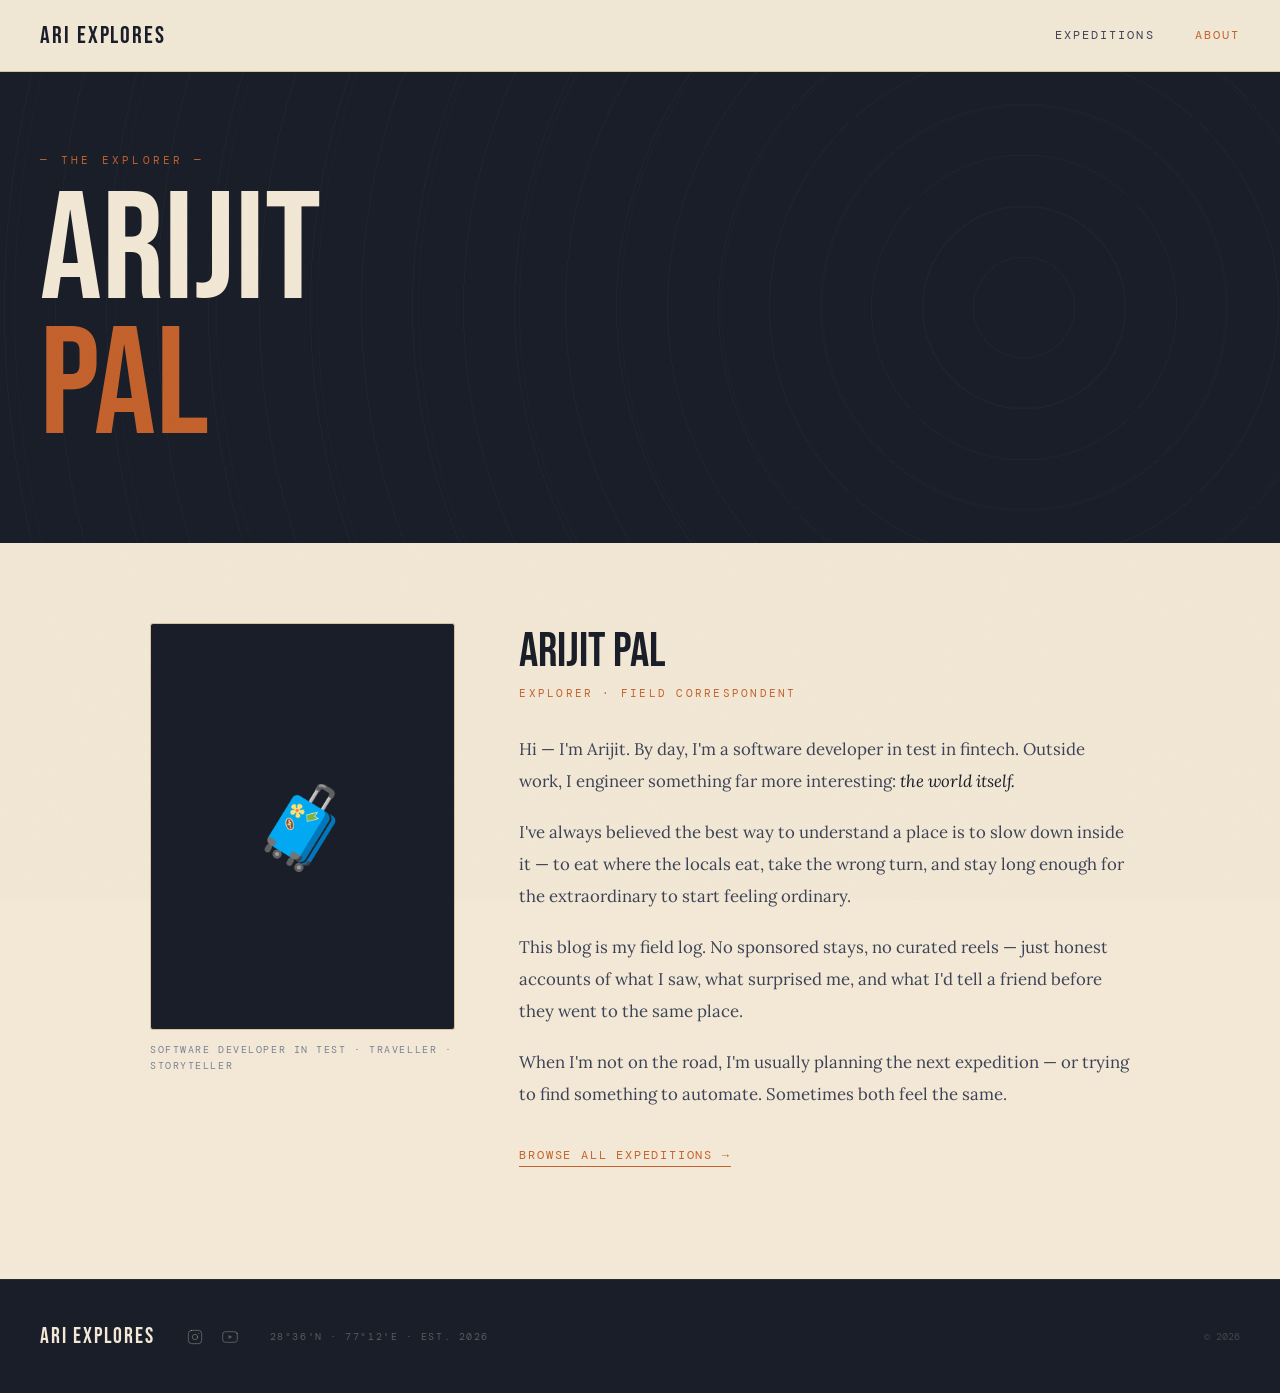
==== about.html @ d97a5fe6 "Elevate Berlin writing style, update about bio, disable WIP expeditions - Rewrite Berlin article wit" ====
<!DOCTYPE html>
<html lang="en">
<head>
  <meta charset="UTF-8" />
  <meta name="viewport" content="width=device-width, initial-scale=1.0" />
  <title>About · Ari Explores</title>
  <meta name="description" content="Arijit Pal — software developer in test, traveller, storyteller. This is his field log." />
  <link rel="canonical" href="https://ariexplores.com/about.html" />
  <meta property="og:title" content="About Arijit Pal · Ari Explores" />
  <meta property="og:description" content="QA engineer by day, explorer always. Real stories, no sponsored stays." />
  <meta property="og:url" content="https://ariexplores.com/about.html" />
  <meta property="og:type" content="profile" />
  <meta name="twitter:card" content="summary" />
  <meta name="twitter:title" content="About Arijit Pal · Ari Explores" />
  <meta name="twitter:description" content="QA engineer by day, explorer always. Real stories, no sponsored stays." />
  <link href="https://cdn.jsdelivr.net/npm/bootstrap@5.3.3/dist/css/bootstrap.min.css" rel="stylesheet" />
  <link rel="stylesheet" href="css/style.css" />
</head>
<body>

  <div class="grain-overlay" aria-hidden="true"></div>

  <!-- Navigation -->
  <nav class="site-nav" id="siteNav">
    <div class="nav-inner">
      <a class="nav-brand" href="index.html">ARI EXPLORES</a>
      <div class="nav-links" id="navLinks">
        <a href="index.html" class="nav-link">Expeditions</a>
        <a href="about.html" class="nav-link active">About</a>
      </div>
      <button class="nav-toggle" id="navToggle" aria-label="Toggle menu">MENU</button>
    </div>
  </nav>

  <!-- About Hero -->
  <div class="about-hero">
    <div class="about-hero-bg" aria-hidden="true"></div>
    <div class="about-hero-inner">
      <span class="about-eyebrow">— THE EXPLORER —</span>
      <h1 class="about-hero-title">ARIJIT<br><span style="color:var(--sienna);">PAL</span></h1>
    </div>
  </div>

  <!-- About content -->
  <section class="about-section">
    <div class="container px-4">
      <div class="about-grid reveal">

        <!-- Left: avatar -->
        <div>
          <div class="about-avatar-wrap">
          <img src="images/avatar.jpg" alt="Arijit Pal" class="about-avatar-img"
               onerror="this.style.display='none';document.getElementById('avatarFallback').style.display='flex'" />
          <span id="avatarFallback" style="display:flex;align-items:center;justify-content:center;font-size:5rem;width:100%;height:100%;">🧳</span>
        </div>
          <p class="about-meta">Software Developer in Test · Traveller · Storyteller</p>
        </div>

        <!-- Right: bio -->
        <div>
          <h2 class="about-name">Arijit Pal</h2>
          <p class="about-role">Explorer · Field Correspondent</p>

          <p class="about-text">
            Hi — I'm Arijit. By day, I'm a software developer in test in fintech.
            Outside work, I engineer something far more interesting: <em>the world itself.</em>
          </p>

          <p class="about-text">
            I've always believed the best way to understand a place is to slow down inside it —
            to eat where the locals eat, take the wrong turn, and stay long enough for the
            extraordinary to start feeling ordinary.
          </p>

          <p class="about-text">
            This blog is my field log. No sponsored stays, no curated reels — just honest
            accounts of what I saw, what surprised me, and what I'd tell a friend before
            they went to the same place.
          </p>

          <p class="about-text">
            When I'm not on the road, I'm usually planning the next expedition — or trying
            to find something to automate. Sometimes both feel the same.
          </p>

          <a href="index.html" class="about-link">Browse all expeditions →</a>
        </div>

      </div>
    </div>
  </section>

  <!-- Footer -->
  <footer class="site-footer">
    <div class="footer-inner">
      <span class="footer-brand">ARI EXPLORES</span>
      <div class="footer-social">
        <a href="#" class="social-link" aria-label="Instagram" target="_blank" rel="noopener">
          <svg width="16" height="16" viewBox="0 0 24 24" fill="none" stroke="currentColor" stroke-width="1.5" stroke-linecap="round" stroke-linejoin="round" aria-hidden="true"><rect x="2" y="2" width="20" height="20" rx="5"/><circle cx="12" cy="12" r="4"/><circle cx="17.5" cy="6.5" r="1" fill="currentColor" stroke="none"/></svg>
        </a>
        <a href="#" class="social-link" aria-label="YouTube" target="_blank" rel="noopener">
          <svg width="16" height="16" viewBox="0 0 24 24" fill="none" stroke="currentColor" stroke-width="1.5" stroke-linecap="round" stroke-linejoin="round" aria-hidden="true"><path d="M22.54 6.42a2.78 2.78 0 0 0-1.95-1.95C18.88 4 12 4 12 4s-6.88 0-8.59.45a2.78 2.78 0 0 0-1.95 1.95A29 29 0 0 0 1 12a29 29 0 0 0 .46 5.58A2.78 2.78 0 0 0 3.41 19.55C5.12 20 12 20 12 20s6.88 0 8.59-.45a2.78 2.78 0 0 0 1.95-1.95A29 29 0 0 0 23 12a29 29 0 0 0-.46-5.58z"/><polygon points="9.75 15.02 15.5 12 9.75 8.98 9.75 15.02" fill="currentColor" stroke="none"/></svg>
        </a>
      </div>
      <span class="footer-coords">28°36'N · 77°12'E · EST. 2026</span>
      <span class="footer-copy">© 2026</span>
    </div>
  </footer>

  <button id="backToTop" title="Back to top" aria-label="Back to top">↑</button>

  <script src="https://cdn.jsdelivr.net/npm/bootstrap@5.3.3/dist/js/bootstrap.bundle.min.js"></script>
  <script src="js/main.js"></script>
</body>
</html>
---- css/style.css ----
@import url('https://fonts.googleapis.com/css2?family=Bebas+Neue&family=Playfair+Display:ital,wght@0,400;0,600;0,700;1,400;1,600&family=Lora:ital,wght@0,400;0,500;0,700;1,400;1,500&family=DM+Mono:ital,wght@0,300;0,400;0,500;1,300&display=swap');

:root {
  --parchment:  #F2E8D5;
  --parchment2: #EDE0C8;
  --ink:        #1A1E28;
  --ink-mid:    #3D4356;
  --ink-light:  #7A8195;
  --sienna:     #C4622D;
  --sienna-dark:#A04E20;
  --olive:      #6B7A52;
  --sand:       #D4C4A0;
  --display:    'Bebas Neue', sans-serif;
  --serif:      'Lora', serif;
  --editorial:  'Playfair Display', 'Lora', serif;
  --mono:       'DM Mono', monospace;
}

*, *::before, *::after { box-sizing: border-box; margin: 0; padding: 0; }
html { scroll-behavior: smooth; }

body {
  background: var(--parchment);
  color: var(--ink);
  font-family: var(--serif);
  overflow-x: hidden;
}

/* ── Grain overlay ── */
.grain-overlay {
  position: fixed;
  inset: 0;
  background-image: url("data:image/svg+xml,%3Csvg xmlns='http://www.w3.org/2000/svg' width='300' height='300'%3E%3Cfilter id='g'%3E%3CfeTurbulence type='fractalNoise' baseFrequency='0.65' numOctaves='3' stitchTiles='stitch'/%3E%3C/filter%3E%3Crect width='300' height='300' filter='url(%23g)' opacity='1'/%3E%3C/svg%3E");
  opacity: 0.04;
  pointer-events: none;
  z-index: 9000;
  mix-blend-mode: multiply;
}

/* ── Navigation ── */
.site-nav {
  position: sticky;
  top: 0;
  z-index: 100;
  background: rgba(242, 232, 213, 0.93);
  backdrop-filter: blur(10px);
  border-bottom: 1px solid var(--sand);
  padding: 1.1rem 2rem;
  transition: box-shadow 0.3s;
}
.site-nav.scrolled { box-shadow: 0 2px 20px rgba(26,30,40,0.08); }

.nav-inner {
  max-width: 1200px;
  margin: 0 auto;
  display: flex;
  justify-content: space-between;
  align-items: center;
}

.nav-brand {
  font-family: var(--display);
  font-size: 1.5rem;
  letter-spacing: 0.08em;
  color: var(--ink);
  text-decoration: none;
  transition: color 0.2s;
}
.nav-brand:hover { color: var(--sienna); }

.nav-links { display: flex; gap: 2.5rem; align-items: center; }

.nav-link {
  font-family: var(--mono);
  font-size: 0.72rem;
  letter-spacing: 0.18em;
  text-transform: uppercase;
  color: var(--ink-mid);
  text-decoration: none;
  transition: color 0.2s;
}
.nav-link:hover, .nav-link.active { color: var(--sienna); }

/* Hamburger for mobile */
.nav-toggle {
  display: none;
  background: none;
  border: 1px solid var(--sand);
  border-radius: 2px;
  padding: 0.4rem 0.6rem;
  cursor: pointer;
  font-family: var(--mono);
  font-size: 0.7rem;
  color: var(--ink-mid);
  letter-spacing: 0.1em;
}

/* ── Hero ── */
.hero {
  min-height: 100vh;
  background: var(--ink);
  position: relative;
  display: flex;
  align-items: center;
  overflow: hidden;
  padding: 6rem 2rem 6rem;
}

.hero-bg-pattern {
  position: absolute;
  inset: 0;
  opacity: 0.07;
  background:
    repeating-radial-gradient(circle at 65% 50%, transparent 0, transparent 60px, rgba(242,232,213,0.4) 60px, rgba(242,232,213,0.4) 61px),
    repeating-radial-gradient(circle at 65% 50%, transparent 0, transparent 120px, rgba(242,232,213,0.25) 120px, rgba(242,232,213,0.25) 121px),
    repeating-radial-gradient(circle at 65% 50%, transparent 0, transparent 180px, rgba(242,232,213,0.15) 180px, rgba(242,232,213,0.15) 181px),
    repeating-radial-gradient(circle at 65% 50%, transparent 0, transparent 240px, rgba(242,232,213,0.08) 240px, rgba(242,232,213,0.08) 241px);
}

.hero-content {
  position: relative;
  z-index: 1;
  max-width: 1200px;
  margin: 0 auto;
  width: 100%;
}

.hero-label {
  font-family: var(--mono);
  font-size: 0.68rem;
  letter-spacing: 0.35em;
  color: var(--sienna);
  display: block;
  margin-bottom: 1.8rem;
  animation: fadeIn 0.6s ease both;
}

.hero-title {
  display: flex;
  flex-direction: column;
  line-height: 0.86;
  margin-bottom: 2.2rem;
}

.hero-title-line {
  font-family: var(--display);
  font-size: clamp(5rem, 17vw, 13rem);
  letter-spacing: -0.01em;
  color: var(--parchment);
  display: block;
  animation: slideUp 0.8s cubic-bezier(0.16, 1, 0.3, 1) both;
}
.hero-title-line.accent { color: var(--sienna); }
.hero-title-line:nth-child(1) { animation-delay: 0.05s; }
.hero-title-line:nth-child(2) { animation-delay: 0.18s; }
.hero-title-line:nth-child(3) { animation-delay: 0.31s; }

.hero-sub {
  font-family: var(--serif);
  font-style: italic;
  font-size: 1.1rem;
  color: rgba(242,232,213,0.6);
  margin-bottom: 2rem;
  max-width: 420px;
  line-height: 1.6;
  animation: fadeIn 0.8s ease 0.45s both;
}

.hero-coords {
  display: flex;
  align-items: center;
  gap: 0.75rem;
  margin-bottom: 2.8rem;
  animation: fadeIn 0.8s ease 0.55s both;
  flex-wrap: wrap;
}

.coord {
  font-family: var(--mono);
  font-size: 0.72rem;
  color: rgba(242,232,213,0.4);
  letter-spacing: 0.1em;
}
.coord-divider { color: rgba(242,232,213,0.2); }
.coord-origin {
  font-family: var(--mono);
  font-size: 0.62rem;
  letter-spacing: 0.2em;
  color: var(--sienna);
  border: 1px solid rgba(196,98,45,0.4);
  padding: 0.2rem 0.55rem;
  border-radius: 2px;
}

.hero-cta {
  display: inline-flex;
  align-items: center;
  gap: 0.6rem;
  font-family: var(--mono);
  font-size: 0.78rem;
  letter-spacing: 0.15em;
  text-transform: uppercase;
  color: var(--parchment);
  border: 1px solid rgba(242,232,213,0.25);
  padding: 0.9rem 2rem;
  text-decoration: none;
  border-radius: 2px;
  transition: background 0.25s, border-color 0.25s, color 0.25s;
  animation: fadeIn 0.8s ease 0.65s both;
}
.hero-cta:hover {
  background: var(--sienna);
  border-color: var(--sienna);
  color: #fff;
}

/* Spinning stamp */
.hero-stamp {
  position: absolute;
  right: 5vw;
  bottom: 5vw;
  width: 110px;
  height: 110px;
  border: 2px solid rgba(196,98,45,0.25);
  border-radius: 50%;
  display: flex;
  align-items: center;
  justify-content: center;
  animation: fadeIn 1s ease 1s both, spin 40s linear infinite;
}
.stamp-inner {
  text-align: center;
  font-family: var(--mono);
  font-size: 0.5rem;
  letter-spacing: 0.15em;
  color: rgba(196,98,45,0.4);
  text-transform: uppercase;
  line-height: 1.4;
}
.stamp-year {
  display: block;
  font-size: 1.1rem;
  color: rgba(196,98,45,0.35);
}

/* ── Keyframes ── */
@keyframes slideUp {
  from { opacity: 0; transform: translateY(50px); }
  to   { opacity: 1; transform: translateY(0); }
}
@keyframes fadeIn {
  from { opacity: 0; }
  to   { opacity: 1; }
}
@keyframes spin { to { transform: rotate(360deg); } }

/* ── Expeditions Section ── */
.expeditions-section { padding: 6rem 0 8rem; }

.section-header {
  display: flex;
  align-items: center;
  gap: 1.5rem;
  margin-bottom: 3.5rem;
}
.section-num {
  font-family: var(--display);
  font-size: 4rem;
  color: var(--sand);
  line-height: 1;
  flex-shrink: 0;
}
.section-title {
  font-family: var(--display);
  font-size: 2.2rem;
  letter-spacing: 0.05em;
  color: var(--ink);
}
.section-rule { flex: 1; height: 1px; background: var(--sand); }

/* ── Featured card ── */
.featured-card {
  border: 1px solid var(--sand);
  border-radius: 3px;
  overflow: hidden;
  margin-bottom: 2rem;
  transition: box-shadow 0.3s;
}
.featured-card:hover { box-shadow: 0 12px 50px rgba(26,30,40,0.1); }

.featured-card-link {
  display: flex;
  text-decoration: none;
  color: inherit;
  min-height: 420px;
}

.featured-img {
  flex: 0 0 55%;
  background: var(--ink);
  position: relative;
  overflow: hidden;
  display: flex;
  align-items: center;
  justify-content: center;
}
.featured-img-placeholder { font-size: 5rem; opacity: 0.25; }
.featured-img--text {
  background: var(--ink);
  background-image: repeating-linear-gradient(
    45deg,
    rgba(196,98,45,0.06) 0px,
    rgba(196,98,45,0.06) 1px,
    transparent 1px,
    transparent 12px
  );
}
.featured-img-label {
  font-family: var(--display);
  font-size: clamp(1.5rem, 4vw, 2.8rem);
  color: var(--parchment);
  letter-spacing: 0.08em;
  opacity: 0.35;
  text-align: center;
  z-index: 1;
  position: relative;
}
.featured-img img { width: 100%; height: 100%; object-fit: cover; transition: transform 0.6s ease; }
.featured-card-link:hover .featured-img img { transform: scale(1.04); }
.featured-img-overlay {
  position: absolute;
  inset: 0;
  background: linear-gradient(90deg, transparent 55%, var(--parchment) 100%);
}

.featured-meta {
  flex: 1;
  padding: 3rem;
  display: flex;
  flex-direction: column;
  justify-content: center;
  background: var(--parchment);
}

.trip-num {
  font-family: var(--mono);
  font-size: 0.65rem;
  letter-spacing: 0.22em;
  color: var(--sienna);
  display: block;
  margin-bottom: 0.9rem;
}
.featured-title {
  font-family: var(--display);
  font-size: clamp(2rem, 3.5vw, 3.2rem);
  letter-spacing: 0.02em;
  color: var(--ink);
  line-height: 1;
  margin-bottom: 1rem;
}
.featured-desc {
  font-family: var(--serif);
  font-style: italic;
  color: var(--ink-mid);
  line-height: 1.75;
  font-size: 0.95rem;
  margin-bottom: 1.5rem;
}
.featured-coords {
  font-family: var(--mono);
  font-size: 0.68rem;
  color: var(--ink-light);
  letter-spacing: 0.08em;
  display: block;
  margin-bottom: 1.5rem;
}
.featured-cta {
  font-family: var(--mono);
  font-size: 0.75rem;
  letter-spacing: 0.15em;
  color: var(--sienna);
  text-transform: uppercase;
  transition: letter-spacing 0.25s;
}
.featured-card-link:hover .featured-cta { letter-spacing: 0.28em; }

/* Dashed divider */
.divider-dash {
  border: none;
  border-top: 1px dashed var(--sand);
  margin: 2.5rem 0;
}

/* ── Field cards (grid) ── */
.field-card {
  display: block;
  text-decoration: none;
  color: inherit;
  border: 1px solid var(--sand);
  border-radius: 3px;
  overflow: hidden;
  background: var(--parchment);
  transition: transform 0.3s, box-shadow 0.3s, border-color 0.3s;
  height: 100%;
}
.field-card:hover {
  transform: translateY(-6px);
  box-shadow: 0 16px 48px rgba(26,30,40,0.1);
  border-color: var(--sienna);
}

.field-card-img {
  height: 200px;
  background: var(--ink);
  display: flex;
  align-items: center;
  justify-content: center;
  font-size: 3.5rem;
  overflow: hidden;
  position: relative;
}
.field-card-img img { width: 100%; height: 100%; object-fit: cover; transition: transform 0.5s; }
.field-card:hover .field-card-img img { transform: scale(1.05); }

.field-card-body { padding: 1.5rem; }

.field-num {
  font-family: var(--mono);
  font-size: 0.62rem;
  color: var(--sienna);
  letter-spacing: 0.18em;
  display: block;
  margin-bottom: 0.5rem;
}
.field-title {
  font-family: var(--display);
  font-size: 1.75rem;
  letter-spacing: 0.02em;
  color: var(--ink);
  line-height: 1;
  margin-bottom: 0.6rem;
}
.field-desc {
  font-family: var(--serif);
  font-size: 0.87rem;
  color: var(--ink-mid);
  line-height: 1.65;
  margin-bottom: 1.2rem;
}
.field-footer { display: flex; justify-content: space-between; align-items: center; }
.field-tag {
  font-family: var(--mono);
  font-size: 0.65rem;
  letter-spacing: 0.1em;
  color: var(--ink-light);
}
.upcoming-tag {
  color: var(--olive) !important;
  border: 1px solid var(--olive);
  padding: 0.15rem 0.4rem;
  border-radius: 2px;
}
.field-arrow {
  font-family: var(--mono);
  font-size: 1rem;
  color: var(--sienna);
  transition: transform 0.2s;
}
.field-card:hover .field-arrow { transform: translateX(5px); }
.field-card--upcoming { opacity: 0.55; pointer-events: none; }

/* ── Trip page hero ── */
.trip-hero {
  min-height: 80vh;
  background: var(--ink);
  background-size: cover;
  background-position: center;
  display: flex;
  align-items: flex-end;
  padding: 4rem 2rem;
  position: relative;
  overflow: hidden;
}
.trip-hero::after {
  content: '';
  position: absolute;
  inset: 0;
  background: linear-gradient(to top, rgba(26,30,40,0.82) 0%, rgba(26,30,40,0.2) 55%, transparent 100%);
}

.trip-hero-content {
  position: relative;
  z-index: 1;
  max-width: 1200px;
  margin: 0 auto;
  width: 100%;
}
.trip-eyebrow {
  font-family: var(--mono);
  font-size: 0.68rem;
  letter-spacing: 0.25em;
  color: var(--sienna);
  display: block;
  margin-bottom: 1rem;
}
.trip-hero-content h1 {
  font-family: var(--display);
  font-size: clamp(3rem, 9vw, 7rem);
  color: var(--parchment);
  line-height: 0.9;
  letter-spacing: 0.01em;
}

/* Trip hero without photo */
.trip-hero--text-only {
  background: var(--ink);
  background-image: repeating-linear-gradient(
    45deg,
    rgba(196,98,45,0.04) 0px,
    rgba(196,98,45,0.04) 1px,
    transparent 1px,
    transparent 12px
  );
}

/* ── Article ── */
.article-body { max-width: 720px; margin: 0 auto; padding: 4rem 1.5rem 2rem; }

.article-body h2 {
  font-family: var(--editorial);
  font-size: 1.9rem;
  font-weight: 700;
  letter-spacing: 0.01em;
  color: var(--ink);
  margin: 3rem 0 1rem;
  line-height: 1.2;
}
.article-body p {
  font-family: var(--editorial);
  font-size: 1.13rem;
  color: var(--ink-mid);
  line-height: 1.95;
  margin-bottom: 1.35rem;
}
.article-body p em {
  font-style: italic;
  color: var(--ink);
}
.article-body p strong {
  font-weight: 600;
  color: var(--ink);
}
.article-body p:first-of-type::first-letter {
  font-family: var(--display);
  font-size: 4.2rem;
  line-height: 0.75;
  float: left;
  margin-right: 0.12em;
  color: var(--sienna);
}

/* Inline photo */
.article-photo {
  width: 100%;
  border-radius: 3px;
  margin: 2.5rem 0;
  display: block;
  object-fit: cover;
}
.photo-placeholder {
  background: var(--parchment2);
  border: 1px dashed var(--sand);
  border-radius: 3px;
  display: flex;
  flex-direction: column;
  align-items: center;
  justify-content: center;
  color: var(--ink-light);
  font-family: var(--mono);
  font-size: 0.75rem;
  letter-spacing: 0.1em;
  gap: 0.5rem;
  margin: 2.5rem 0;
}
.photo-placeholder .ph-icon { font-size: 2rem; opacity: 0.3; }

/* Gallery — contact sheet style */
.gallery-label {
  font-family: var(--mono);
  font-size: 0.68rem;
  letter-spacing: 0.22em;
  text-transform: uppercase;
  color: var(--sienna);
  display: block;
  margin-bottom: 1rem;
}
.gallery-grid { display: grid; grid-template-columns: repeat(3, 1fr); gap: 6px; }
.gallery-grid .g-item {
  aspect-ratio: 1;
  background: var(--ink);
  border-radius: 2px;
  overflow: hidden;
  display: flex;
  align-items: center;
  justify-content: center;
  font-size: 2rem;
  transition: opacity 0.2s;
  cursor: pointer;
  position: relative;
}
.gallery-grid .g-item img { width: 100%; height: 100%; object-fit: cover; }
.g-label {
  position: absolute;
  bottom: 0;
  left: 0;
  right: 0;
  background: rgba(26,30,40,0.88);
  color: var(--parchment);
  font-family: var(--mono);
  font-size: 0.58rem;
  letter-spacing: 0.08em;
  padding: 0.45rem 0.5rem;
  text-align: center;
  transform: translateY(100%);
  transition: transform 0.25s ease;
  pointer-events: none;
}
.g-item:hover .g-label,
.g-item.label-visible .g-label { transform: translateY(0); }
.gallery-frame {
  border: 1px solid var(--sand);
  border-radius: 3px;
  padding: 6px;
  background: #fff;
  box-shadow: 0 2px 12px rgba(26,30,40,0.06);
  margin: 2.5rem 0;
}
.gallery-frame-label {
  font-family: var(--mono);
  font-size: 0.6rem;
  letter-spacing: 0.15em;
  color: var(--ink-light);
  text-align: center;
  padding: 0.5rem 0 0.2rem;
}

/* ── Love Button ── */
.love-wrap { text-align: center; padding: 3rem 0; }
.love-caption {
  font-family: var(--serif);
  font-style: italic;
  font-size: 0.9rem;
  color: var(--ink-light);
  margin-bottom: 1.2rem;
}
.love-btn {
  display: inline-flex;
  align-items: center;
  gap: 0.7rem;
  background: var(--parchment);
  border: 1.5px solid var(--sand);
  border-radius: 2px;
  padding: 0.85rem 2rem;
  font-family: var(--mono);
  font-size: 0.75rem;
  letter-spacing: 0.12em;
  text-transform: uppercase;
  color: var(--ink-mid);
  cursor: pointer;
  transition: border-color 0.2s, color 0.2s, background 0.2s;
}
.love-btn:hover { border-color: #C0404040; color: #C04040; }
.love-btn.loved {
  border-color: #C04040;
  color: #C04040;
  background: #FDF5F5;
}
.love-btn .heart {
  font-size: 1.2rem;
  display: inline-block;
  color: var(--sand);
  transition: color 0.2s;
}
.love-btn.loved .heart { color: #C04040; }
.love-btn.pop .heart { animation: heartPop 0.4s cubic-bezier(0.36,0.07,0.19,0.97); }
.love-count {
  background: var(--parchment2);
  border-radius: 2px;
  padding: 0.1rem 0.5rem;
  font-size: 0.75rem;
  font-weight: 500;
}
.love-btn.loved .love-count { background: #fde8e8; }

@keyframes heartPop {
  0%   { transform: scale(1); }
  40%  { transform: scale(1.6); }
  70%  { transform: scale(0.88); }
  100% { transform: scale(1.1); }
}

/* ── Comments ── */
.comments-section { padding: 2rem 0 3rem; }
.comments-heading {
  font-family: var(--display);
  font-size: 2rem;
  letter-spacing: 0.03em;
  color: var(--ink);
  margin-bottom: 0.4rem;
}
.comments-sub {
  font-family: var(--mono);
  font-size: 0.68rem;
  letter-spacing: 0.15em;
  color: var(--ink-light);
  margin-bottom: 2rem;
}
#disqus_thread a { color: var(--sienna); }

/* ── About page ── */
.about-hero {
  background: var(--ink);
  padding: 5rem 2rem;
  position: relative;
  overflow: hidden;
}
.about-hero-bg {
  position: absolute;
  inset: 0;
  opacity: 0.06;
  background:
    repeating-radial-gradient(circle at 80% 50%, transparent 0, transparent 50px, rgba(242,232,213,0.4) 50px, rgba(242,232,213,0.4) 51px),
    repeating-radial-gradient(circle at 80% 50%, transparent 0, transparent 100px, rgba(242,232,213,0.25) 100px, rgba(242,232,213,0.25) 101px);
}
.about-hero-inner {
  max-width: 1200px;
  margin: 0 auto;
  position: relative;
  z-index: 1;
}
.about-eyebrow {
  font-family: var(--mono);
  font-size: 0.68rem;
  letter-spacing: 0.3em;
  color: var(--sienna);
  display: block;
  margin-bottom: 1rem;
}
.about-hero-title {
  font-family: var(--display);
  font-size: clamp(4rem, 12vw, 10rem);
  color: var(--parchment);
  line-height: 0.88;
}

.about-section { padding: 5rem 0 7rem; }
.about-grid {
  max-width: 980px;
  margin: 0 auto;
  display: grid;
  grid-template-columns: 1fr 2fr;
  gap: 4rem;
  align-items: start;
}
.about-avatar-wrap {
  border: 1px solid var(--sand);
  border-radius: 3px;
  overflow: hidden;
  aspect-ratio: 3/4;
  background: var(--ink);
  display: flex;
  align-items: center;
  justify-content: center;
  font-size: 5rem;
}
.about-meta {
  font-family: var(--mono);
  font-size: 0.65rem;
  letter-spacing: 0.15em;
  color: var(--ink-light);
  margin-top: 0.75rem;
  text-transform: uppercase;
}
.about-name {
  font-family: var(--display);
  font-size: 3rem;
  color: var(--ink);
  margin-bottom: 0.3rem;
}
.about-role {
  font-family: var(--mono);
  font-size: 0.7rem;
  letter-spacing: 0.2em;
  color: var(--sienna);
  text-transform: uppercase;
  margin-bottom: 2rem;
}
.about-text {
  font-family: var(--serif);
  font-size: 1.05rem;
  color: var(--ink-mid);
  line-height: 1.9;
  margin-bottom: 1.2rem;
}
.about-text em { color: var(--ink); }
.about-link {
  display: inline-flex;
  align-items: center;
  gap: 0.5rem;
  font-family: var(--mono);
  font-size: 0.75rem;
  letter-spacing: 0.15em;
  text-transform: uppercase;
  color: var(--sienna);
  text-decoration: none;
  border-bottom: 1px solid var(--sienna);
  padding-bottom: 2px;
  margin-top: 1rem;
  transition: letter-spacing 0.2s;
}
.about-link:hover { letter-spacing: 0.25em; color: var(--sienna-dark); }

/* ── Subscribe ── */
.subscribe-section {
  background: var(--ink);
  padding: 6rem 2rem;
  text-align: center;
}
.subscribe-inner { max-width: 560px; margin: 0 auto; }
.subscribe-eyebrow {
  font-family: var(--mono);
  font-size: 0.65rem;
  letter-spacing: 0.3em;
  color: var(--sienna);
  display: block;
  margin-bottom: 1.2rem;
}
.subscribe-title {
  font-family: var(--display);
  font-size: clamp(2.5rem, 6vw, 4rem);
  color: var(--parchment);
  letter-spacing: 0.02em;
  margin-bottom: 1rem;
}
.subscribe-sub {
  font-family: var(--serif);
  font-style: italic;
  font-size: 1rem;
  color: rgba(242,232,213,0.55);
  line-height: 1.75;
  margin-bottom: 2.5rem;
}
.subscribe-form { display: flex; max-width: 420px; margin: 0 auto; }
.subscribe-input {
  flex: 1;
  background: rgba(242,232,213,0.06);
  border: 1px solid rgba(242,232,213,0.18);
  border-right: none;
  color: var(--parchment);
  font-family: var(--mono);
  font-size: 0.78rem;
  letter-spacing: 0.08em;
  padding: 0.9rem 1.2rem;
  border-radius: 2px 0 0 2px;
  outline: none;
  transition: border-color 0.2s;
}
.subscribe-input::placeholder { color: rgba(242,232,213,0.3); }
.subscribe-input:focus { border-color: rgba(196,98,45,0.5); }
.subscribe-btn {
  background: var(--sienna);
  color: #fff;
  border: 1px solid var(--sienna);
  font-family: var(--mono);
  font-size: 0.72rem;
  letter-spacing: 0.18em;
  text-transform: uppercase;
  padding: 0.9rem 1.5rem;
  border-radius: 0 2px 2px 0;
  cursor: pointer;
  transition: background 0.2s;
  white-space: nowrap;
}
.subscribe-btn:hover { background: var(--sienna-dark); }
.subscribe-thanks {
  display: none;
  font-family: var(--mono);
  font-size: 0.72rem;
  letter-spacing: 0.18em;
  color: var(--sienna);
  margin-top: 1.5rem;
}

/* ── Footer ── */
.site-footer {
  background: var(--ink);
  padding: 2.5rem 2rem;
  border-top: 1px solid rgba(242,232,213,0.06);
}
.footer-inner {
  max-width: 1200px;
  margin: 0 auto;
  display: flex;
  align-items: center;
  gap: 2rem;
  flex-wrap: wrap;
}
.footer-brand {
  font-family: var(--display);
  font-size: 1.4rem;
  color: var(--parchment);
  letter-spacing: 0.08em;
}
.footer-social { display: flex; gap: 1.2rem; align-items: center; }
.social-link {
  color: rgba(242,232,213,0.3);
  transition: color 0.2s;
  display: flex;
  align-items: center;
}
.social-link:hover { color: var(--sienna); }
.footer-coords {
  font-family: var(--mono);
  font-size: 0.65rem;
  letter-spacing: 0.15em;
  color: rgba(242,232,213,0.3);
}
.footer-copy {
  font-family: var(--mono);
  font-size: 0.65rem;
  color: rgba(242,232,213,0.2);
  margin-left: auto;
}

/* ── Lightbox ── */
.lightbox-overlay {
  position: fixed;
  inset: 0;
  background: rgba(26,30,40,0.96);
  z-index: 99999;
  display: flex;
  align-items: center;
  justify-content: center;
  opacity: 0;
  pointer-events: none;
  transition: opacity 0.3s ease;
}
.lightbox-overlay.open { opacity: 1; pointer-events: all; }
.lightbox-inner { position: relative; }
.lightbox-img {
  max-width: 90vw;
  max-height: 88vh;
  object-fit: contain;
  border-radius: 2px;
  display: block;
}
.lightbox-close {
  position: absolute;
  top: -2.5rem;
  right: 0;
  background: none;
  border: none;
  color: rgba(242,232,213,0.5);
  font-size: 1.1rem;
  cursor: pointer;
  font-family: var(--mono);
  letter-spacing: 0.1em;
  transition: color 0.2s;
  padding: 0.3rem 0.5rem;
}
.lightbox-close:hover { color: var(--sienna); }

/* ── Back to top ── */
#backToTop {
  position: fixed;
  bottom: 2rem; right: 2rem;
  width: 44px; height: 44px;
  background: var(--ink);
  color: var(--parchment);
  border: 1px solid rgba(242,232,213,0.2);
  border-radius: 2px;
  font-family: var(--mono);
  font-size: 0.9rem;
  cursor: pointer;
  display: none;
  align-items: center;
  justify-content: center;
  z-index: 9999;
  transition: background 0.2s, border-color 0.2s;
}
#backToTop:hover { background: var(--sienna); border-color: var(--sienna); }
#backToTop.show { display: flex; }

/* ── Scroll reveal ── */
.reveal {
  opacity: 0;
  transform: translateY(24px);
  transition: opacity 0.65s ease, transform 0.65s ease;
}
.reveal.visible { opacity: 1; transform: translateY(0); }

/* ── Article divider ── */
.art-divider {
  display: flex;
  align-items: center;
  gap: 1rem;
  margin: 3rem 0;
}
.art-divider::before, .art-divider::after {
  content: '';
  flex: 1;
  height: 1px;
  background: var(--sand);
}
.art-divider-icon {
  font-family: var(--mono);
  font-size: 0.6rem;
  letter-spacing: 0.2em;
  color: var(--sienna);
}

/* ── About avatar photo ── */
.about-avatar-img { width: 100%; height: 100%; object-fit: cover; display: block; }

/* ── Responsive ── */
@media (max-width: 768px) {
  .hero-stamp { display: none; }
  .nav-links { display: none; }
  .nav-toggle { display: block; }
  .nav-links.open {
    display: flex;
    flex-direction: column;
    gap: 1rem;
    position: absolute;
    top: 100%;
    left: 0; right: 0;
    background: rgba(242,232,213,0.97);
    backdrop-filter: blur(10px);
    padding: 1.5rem 2rem;
    border-bottom: 1px solid var(--sand);
  }
  .featured-card-link { flex-direction: column; }
  .featured-img { min-height: 240px; flex: none; }
  .featured-img-overlay { background: linear-gradient(0deg, var(--parchment) 0%, transparent 50%); }
  .featured-meta { padding: 1.5rem; }
  .about-grid { grid-template-columns: 1fr; gap: 2rem; }
  .about-avatar-wrap { max-width: 200px; }
  .footer-inner { flex-direction: column; align-items: flex-start; gap: 0.4rem; }
  .footer-copy { margin-left: 0; }
  .gallery-grid { grid-template-columns: repeat(2, 1fr); }
  .subscribe-form { flex-direction: column; }
  .subscribe-input { border-right: 1px solid rgba(242,232,213,0.18); border-bottom: none; border-radius: 2px 2px 0 0; }
  .subscribe-btn { border-radius: 0 0 2px 2px; }
}
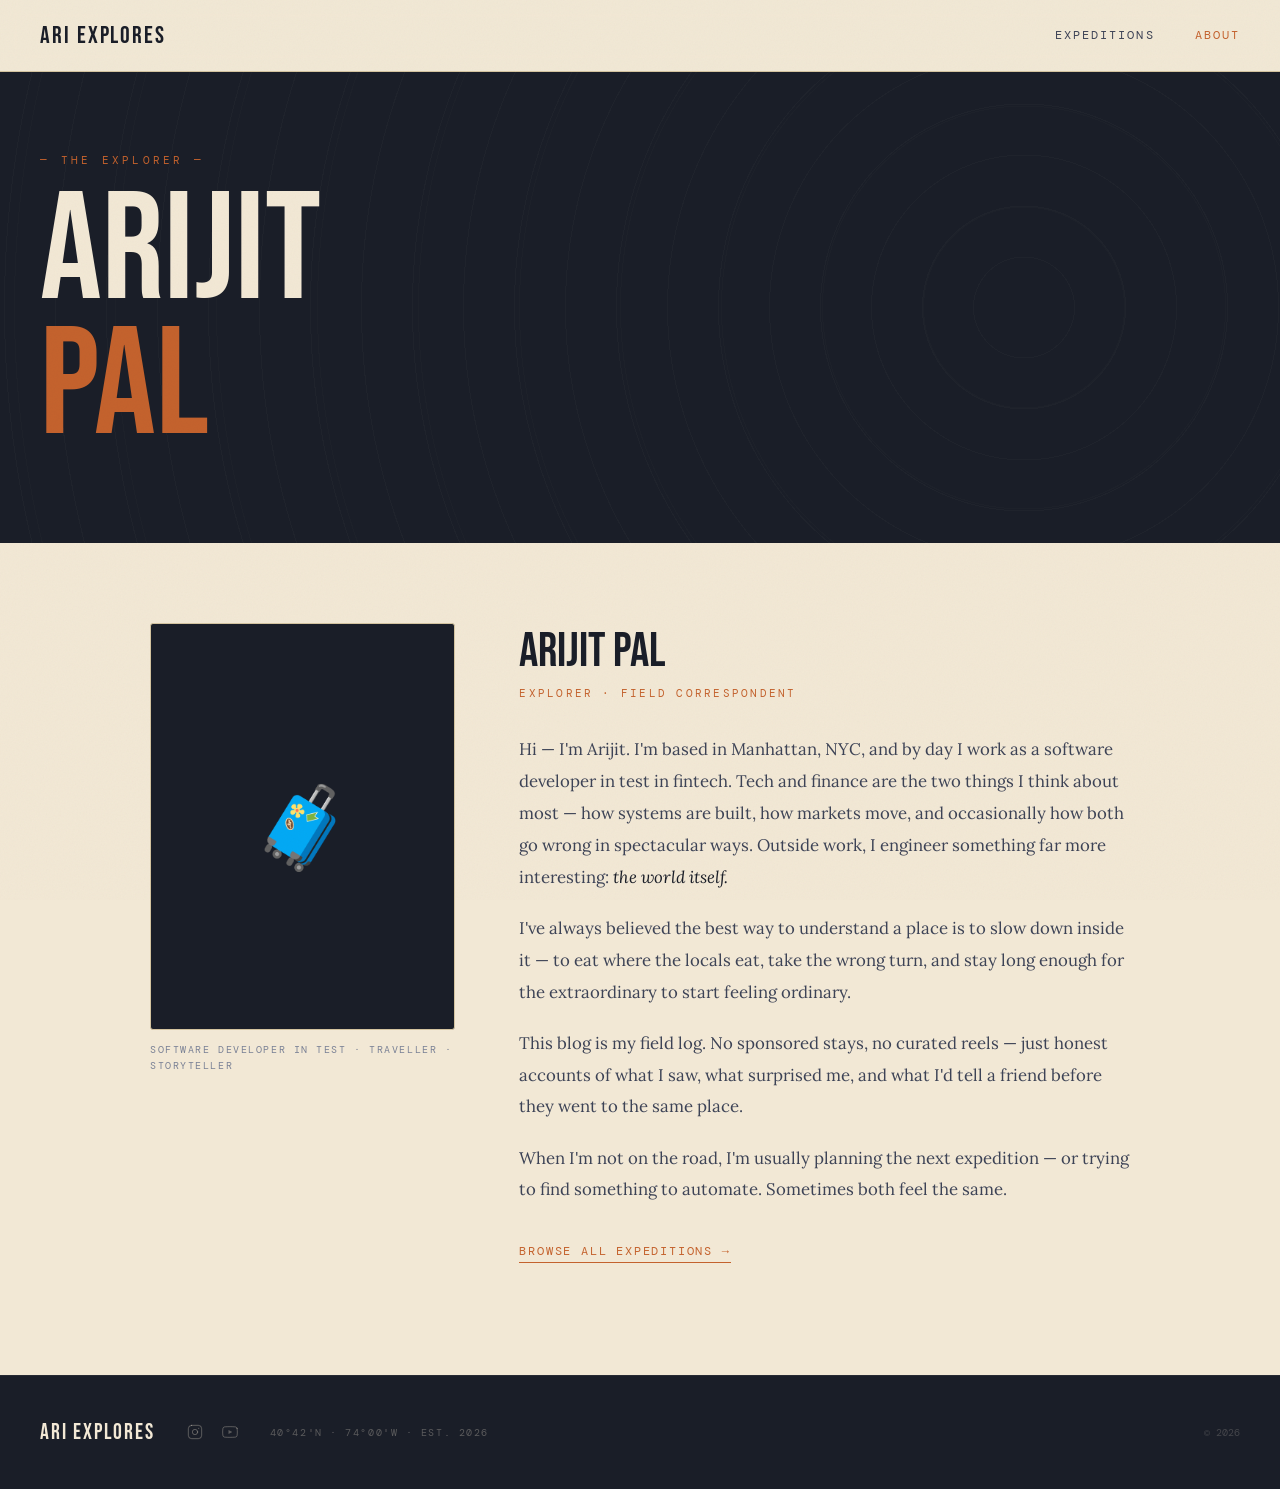
==== commit c037d202: "Update about page with Manhattan location and tech/finance interests Co-Authored-By: Claude Sonnet 4" ====
--- a/about.html
+++ b/about.html
@@ -62,8 +62,11 @@
           <p class="about-role">Explorer · Field Correspondent</p>
 
           <p class="about-text">
-            Hi — I'm Arijit. By day, I'm a software developer in test in fintech.
-            Outside work, I engineer something far more interesting: <em>the world itself.</em>
+            Hi — I'm Arijit. I'm based in Manhattan, NYC, and by day I work as a software
+            developer in test in fintech. Tech and finance are the two things I think about
+            most — how systems are built, how markets move, and occasionally how both go
+            wrong in spectacular ways. Outside work, I engineer something far more interesting:
+            <em>the world itself.</em>
           </p>
 
           <p class="about-text">
@@ -102,7 +105,7 @@
           <svg width="16" height="16" viewBox="0 0 24 24" fill="none" stroke="currentColor" stroke-width="1.5" stroke-linecap="round" stroke-linejoin="round" aria-hidden="true"><path d="M22.54 6.42a2.78 2.78 0 0 0-1.95-1.95C18.88 4 12 4 12 4s-6.88 0-8.59.45a2.78 2.78 0 0 0-1.95 1.95A29 29 0 0 0 1 12a29 29 0 0 0 .46 5.58A2.78 2.78 0 0 0 3.41 19.55C5.12 20 12 20 12 20s6.88 0 8.59-.45a2.78 2.78 0 0 0 1.95-1.95A29 29 0 0 0 23 12a29 29 0 0 0-.46-5.58z"/><polygon points="9.75 15.02 15.5 12 9.75 8.98 9.75 15.02" fill="currentColor" stroke="none"/></svg>
         </a>
       </div>
-      <span class="footer-coords">28°36'N · 77°12'E · EST. 2026</span>
+      <span class="footer-coords">40°42'N · 74°00'W · EST. 2026</span>
       <span class="footer-copy">© 2026</span>
     </div>
   </footer>
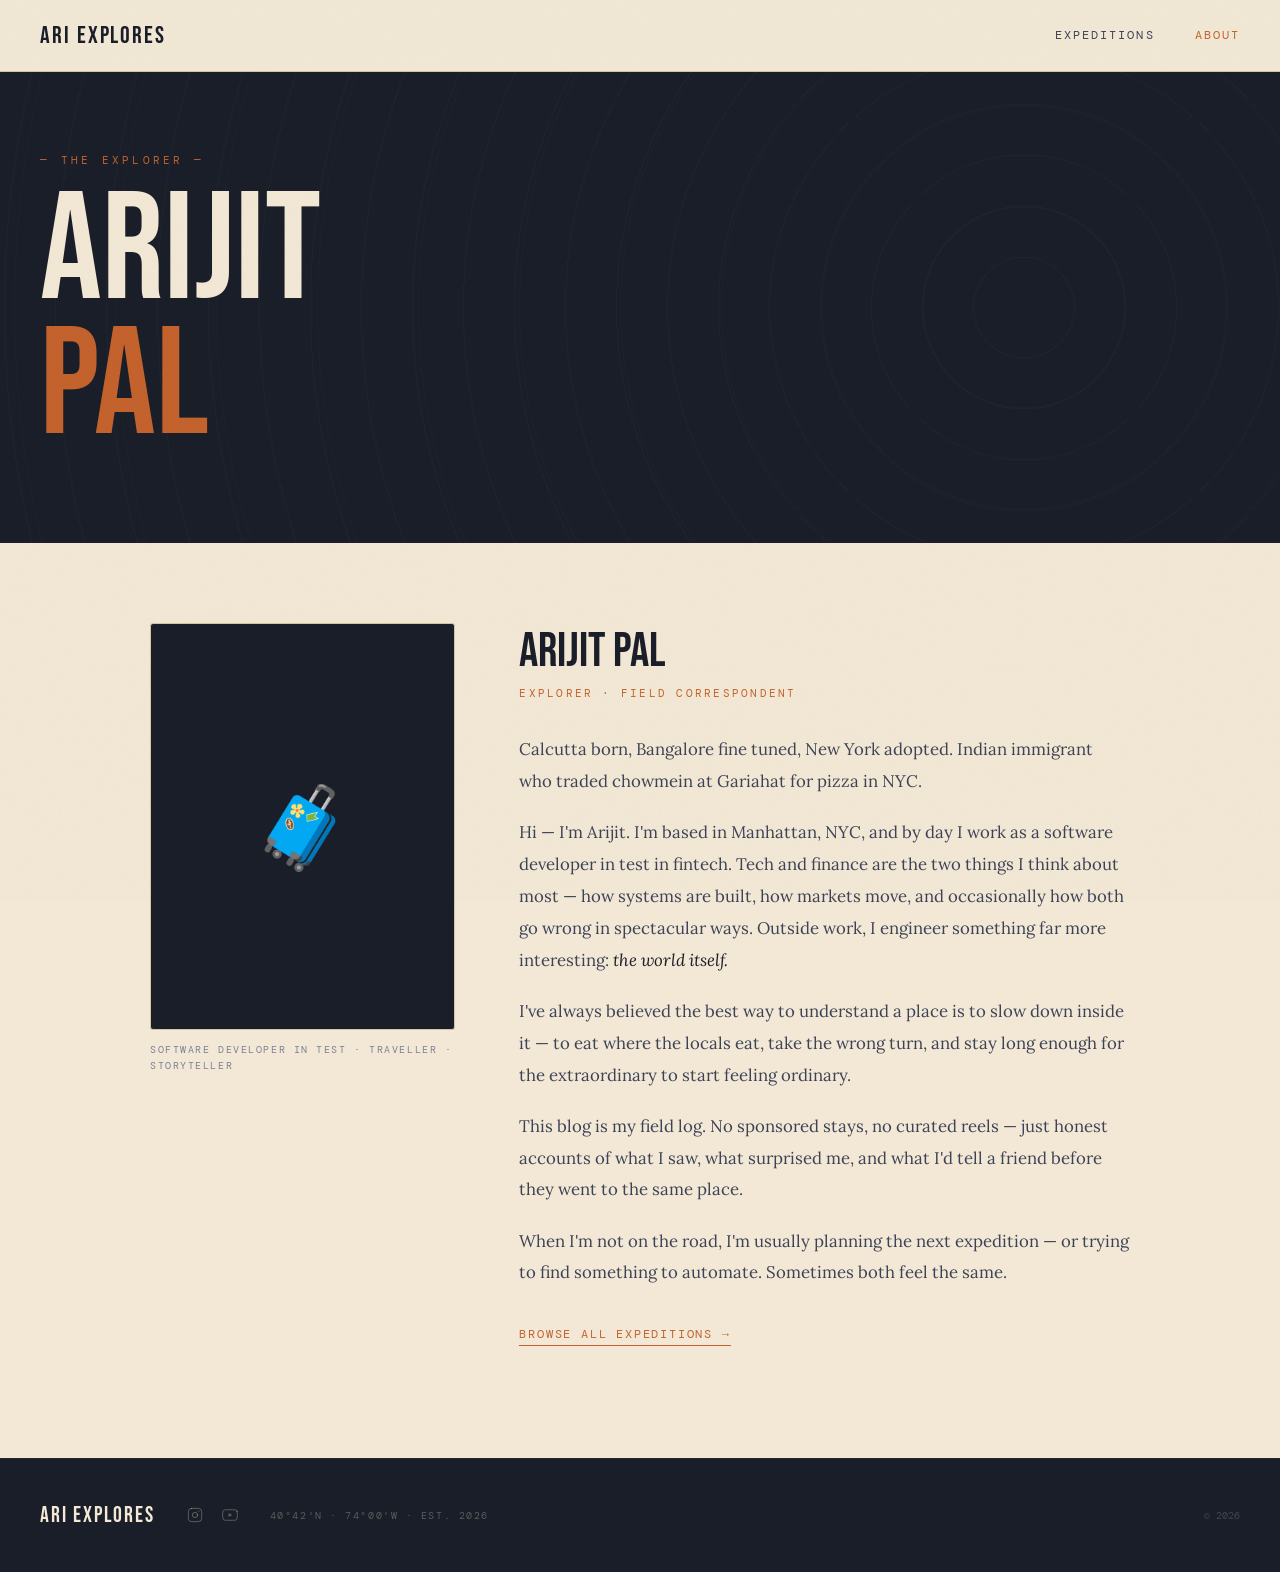
==== commit 3c55a231: "Add Calcutta-Bangalore-New York intro to about page Co-Authored-By: Claude Sonnet 4.6 <noreply@anthr" ====
--- a/about.html
+++ b/about.html
@@ -62,6 +62,11 @@
           <p class="about-role">Explorer · Field Correspondent</p>
 
           <p class="about-text">
+            Calcutta born, Bangalore fine tuned, New York adopted. Indian immigrant who
+            traded chowmein at Gariahat for pizza in NYC.
+          </p>
+
+          <p class="about-text">
             Hi — I'm Arijit. I'm based in Manhattan, NYC, and by day I work as a software
             developer in test in fintech. Tech and finance are the two things I think about
             most — how systems are built, how markets move, and occasionally how both go
--- a/css/style.css
+++ b/css/style.css
@@ -969,6 +969,26 @@
   padding: 0.3rem 0.5rem;
 }
 .lightbox-close:hover { color: var(--sienna); }
+.lightbox-location {
+  text-align: center;
+  margin-top: 0.75rem;
+  font-family: var(--mono);
+  font-size: 0.75rem;
+  letter-spacing: 0.12em;
+  color: rgba(242,232,213,0.6);
+  min-height: 1.2em;
+}
+.lightbox-nav {
+  background: none;
+  border: none;
+  color: rgba(242,232,213,0.5);
+  font-size: 2rem;
+  cursor: pointer;
+  padding: 1rem;
+  transition: color 0.2s;
+  flex-shrink: 0;
+}
+.lightbox-nav:hover { color: var(--sienna); }
 
 /* ── Back to top ── */
 #backToTop {
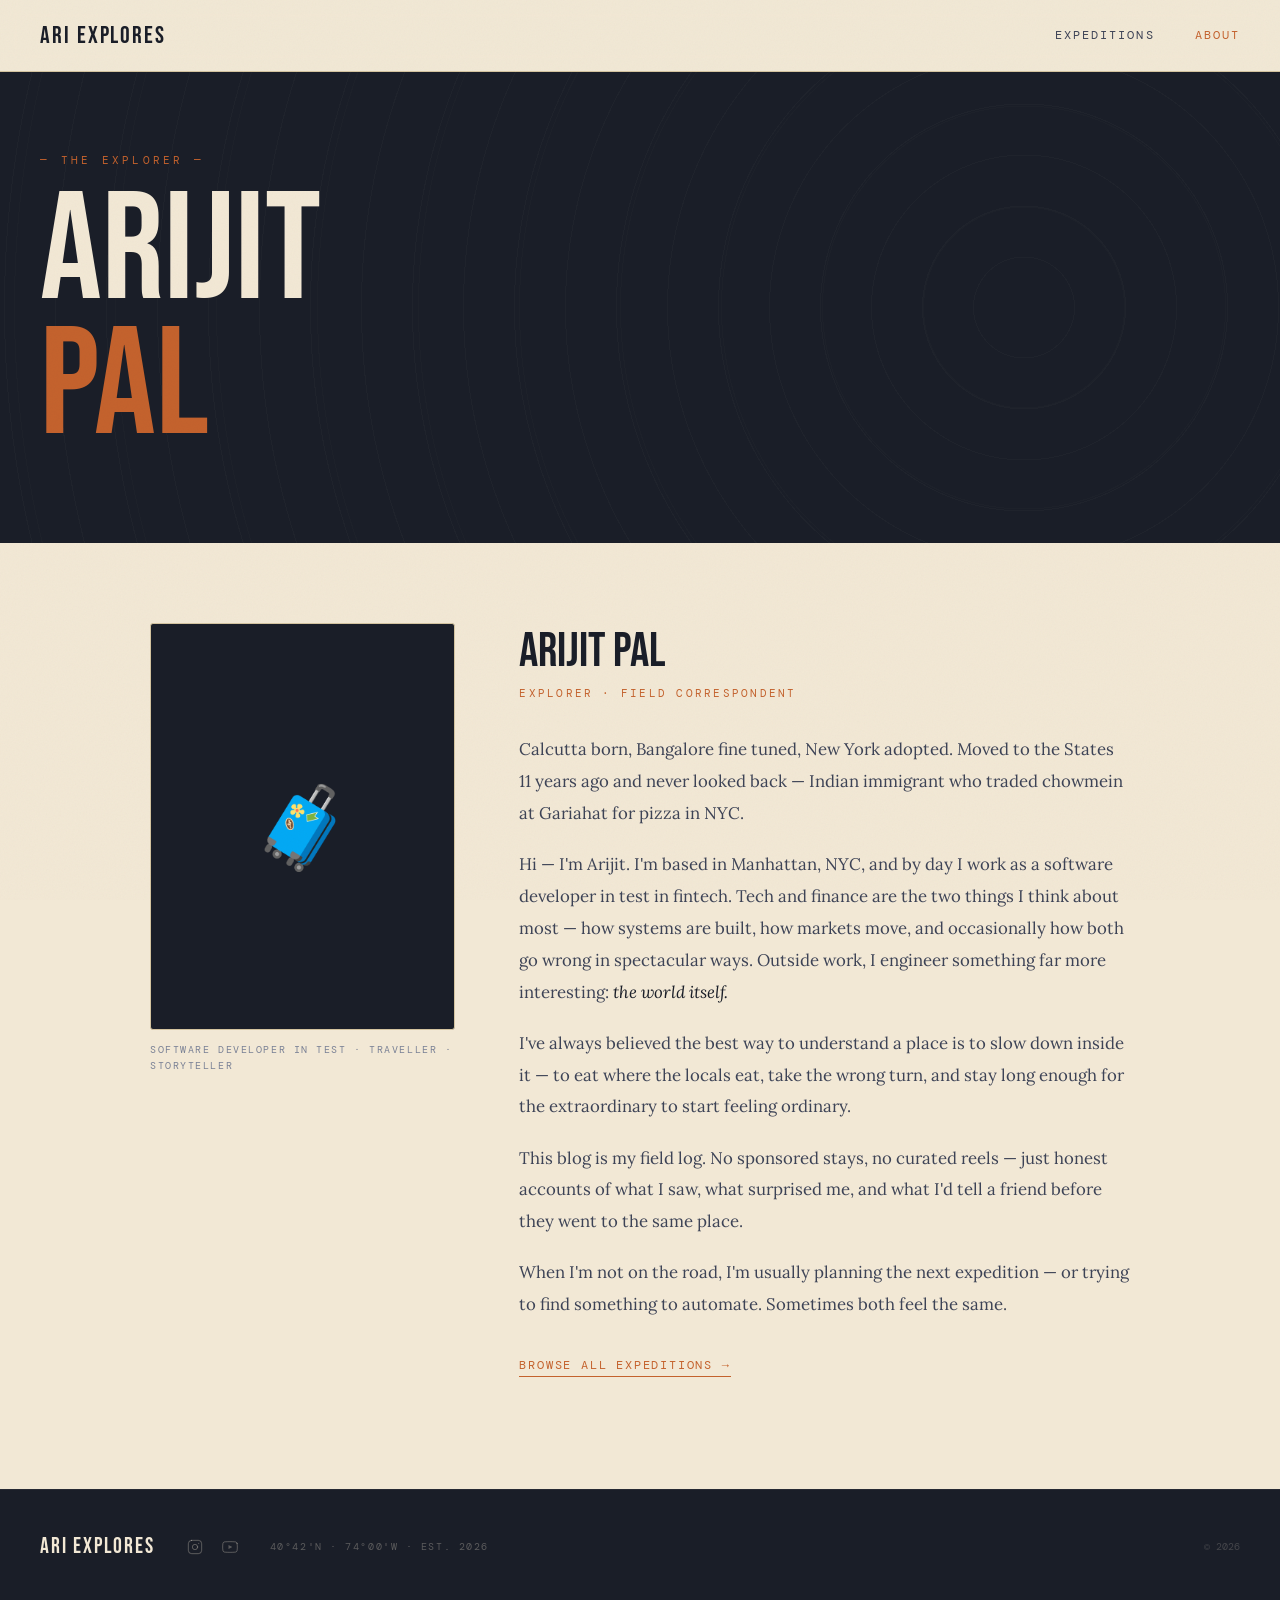
==== commit a14d0fe7: "Add 11 years in the States line to about page intro Co-Authored-By: Claude Sonnet 4.6 <noreply@anthr" ====
--- a/about.html
+++ b/about.html
@@ -62,8 +62,9 @@
           <p class="about-role">Explorer · Field Correspondent</p>
 
           <p class="about-text">
-            Calcutta born, Bangalore fine tuned, New York adopted. Indian immigrant who
-            traded chowmein at Gariahat for pizza in NYC.
+            Calcutta born, Bangalore fine tuned, New York adopted. Moved to the States
+            11 years ago and never looked back — Indian immigrant who traded chowmein
+            at Gariahat for pizza in NYC.
           </p>
 
           <p class="about-text">
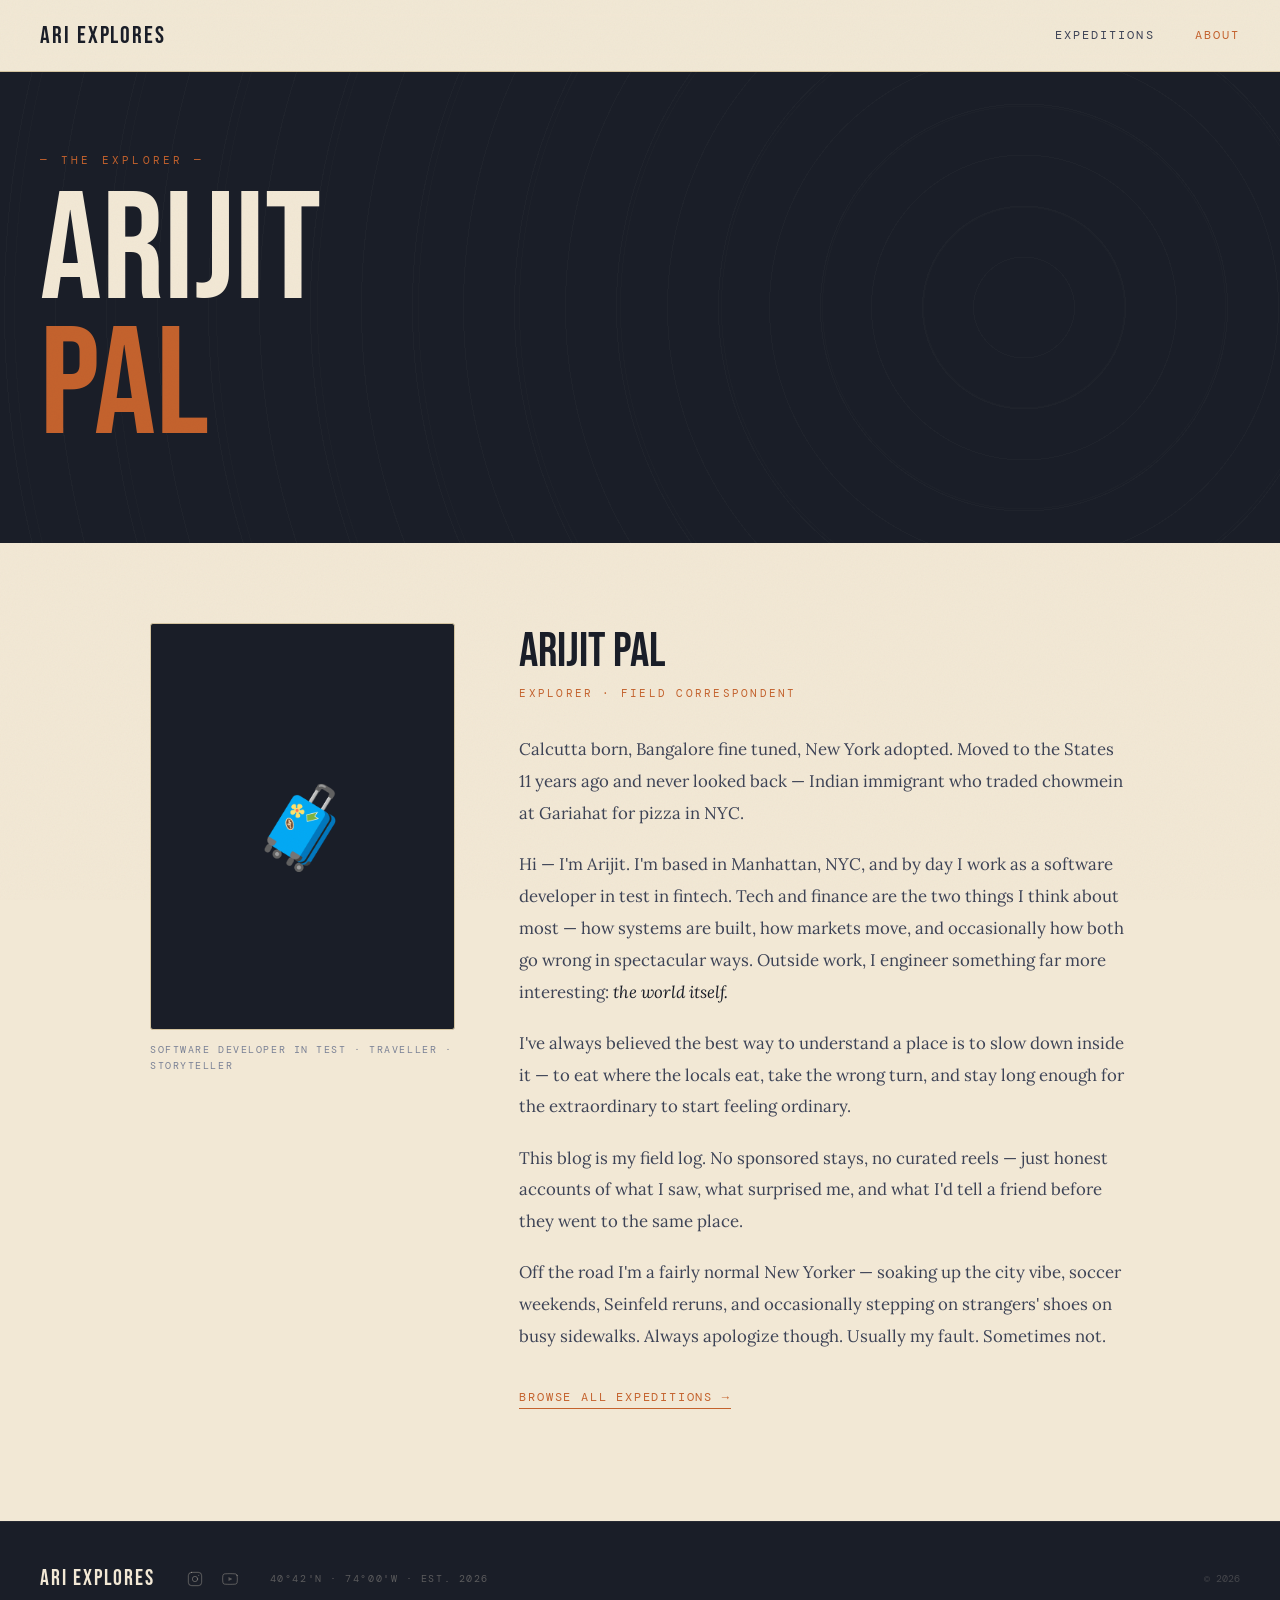
==== commit be3eecca: "Update closing paragraph on about page with New Yorker description Co-Authored-By: Claude Sonnet 4.6" ====
--- a/about.html
+++ b/about.html
@@ -88,8 +88,9 @@
           </p>
 
           <p class="about-text">
-            When I'm not on the road, I'm usually planning the next expedition — or trying
-            to find something to automate. Sometimes both feel the same.
+            Off the road I'm a fairly normal New Yorker — soaking up the city vibe, soccer
+            weekends, Seinfeld reruns, and occasionally stepping on strangers' shoes on busy
+            sidewalks. Always apologize though. Usually my fault. Sometimes not.
           </p>
 
           <a href="index.html" class="about-link">Browse all expeditions →</a>
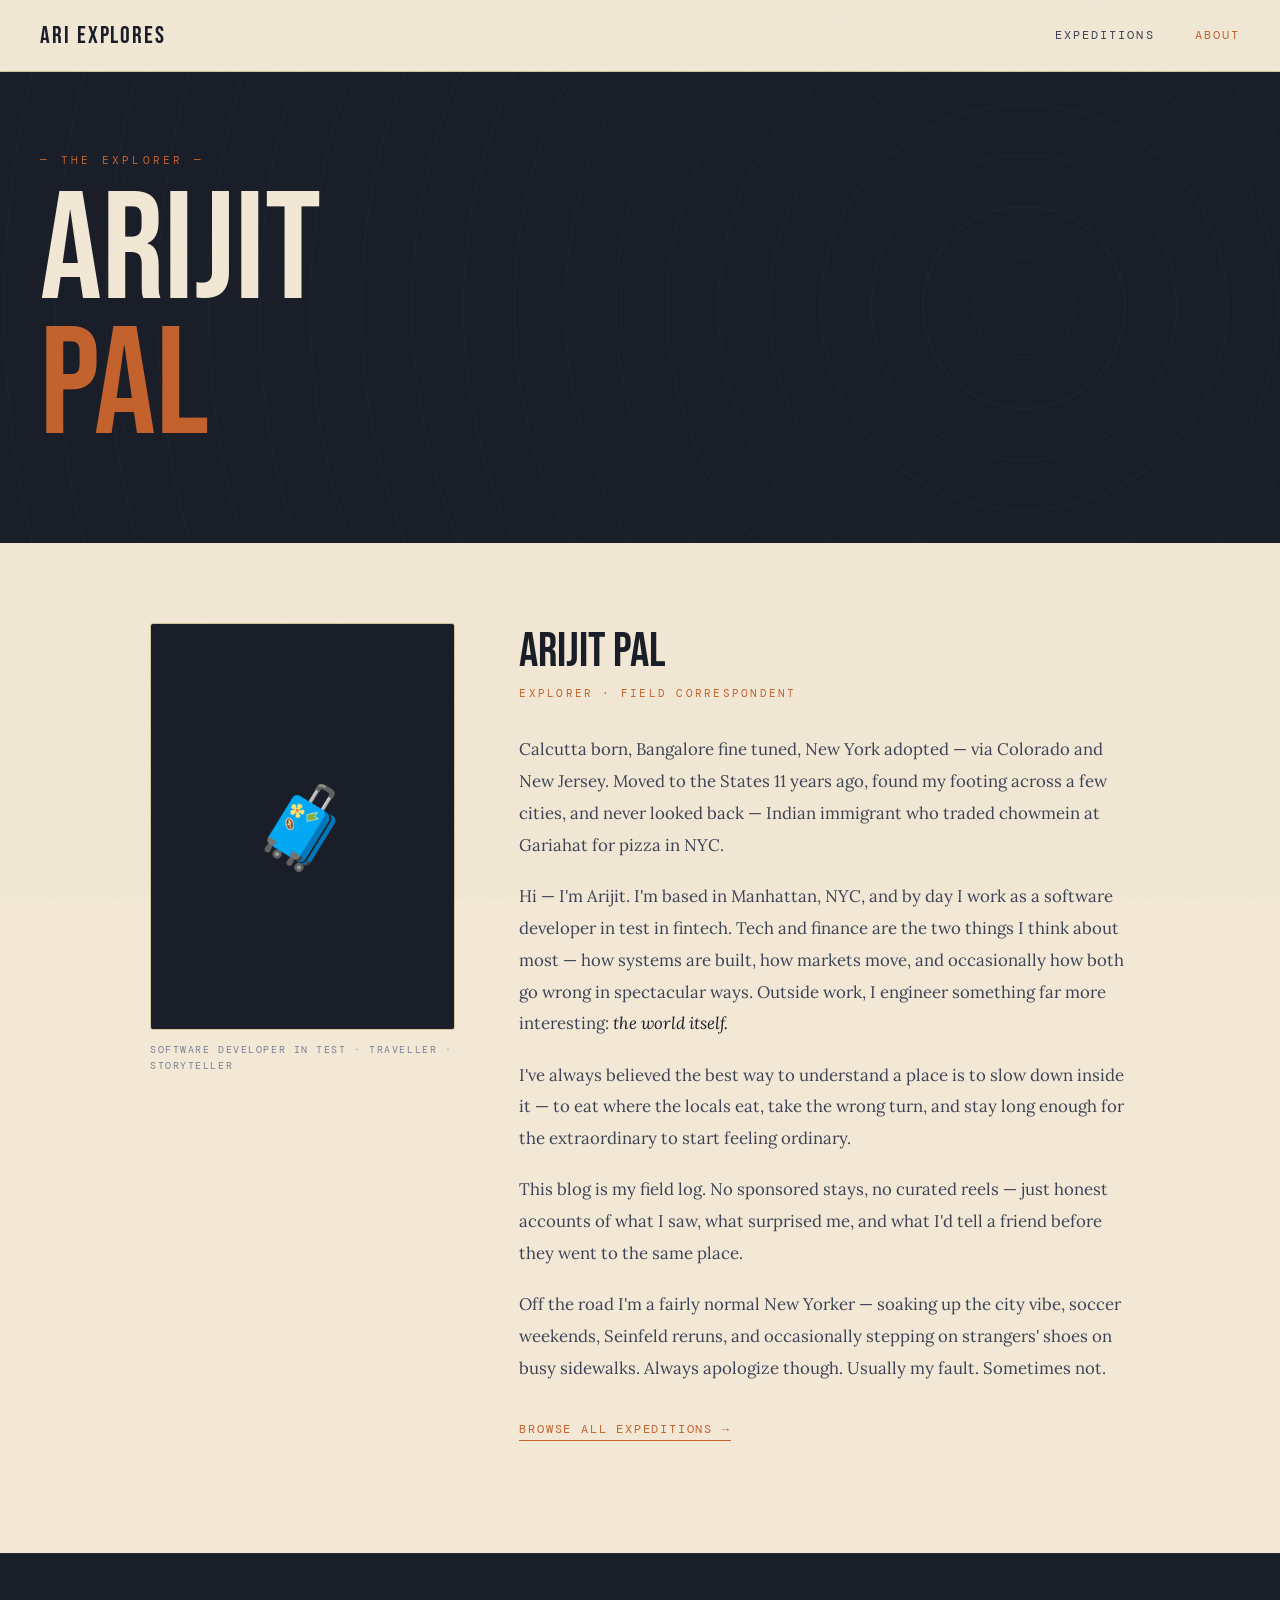
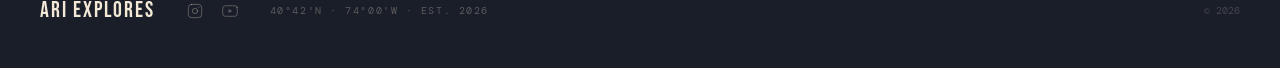
==== commit e0795a23: "Update intro with Colorado and New Jersey journey detail Co-Authored-By: Claude Sonnet 4.6 <noreply@" ====
--- a/about.html
+++ b/about.html
@@ -62,9 +62,10 @@
           <p class="about-role">Explorer · Field Correspondent</p>
 
           <p class="about-text">
-            Calcutta born, Bangalore fine tuned, New York adopted. Moved to the States
-            11 years ago and never looked back — Indian immigrant who traded chowmein
-            at Gariahat for pizza in NYC.
+            Calcutta born, Bangalore fine tuned, New York adopted — via Colorado and New
+            Jersey. Moved to the States 11 years ago, found my footing across a few cities,
+            and never looked back — Indian immigrant who traded chowmein at Gariahat for
+            pizza in NYC.
           </p>
 
           <p class="about-text">
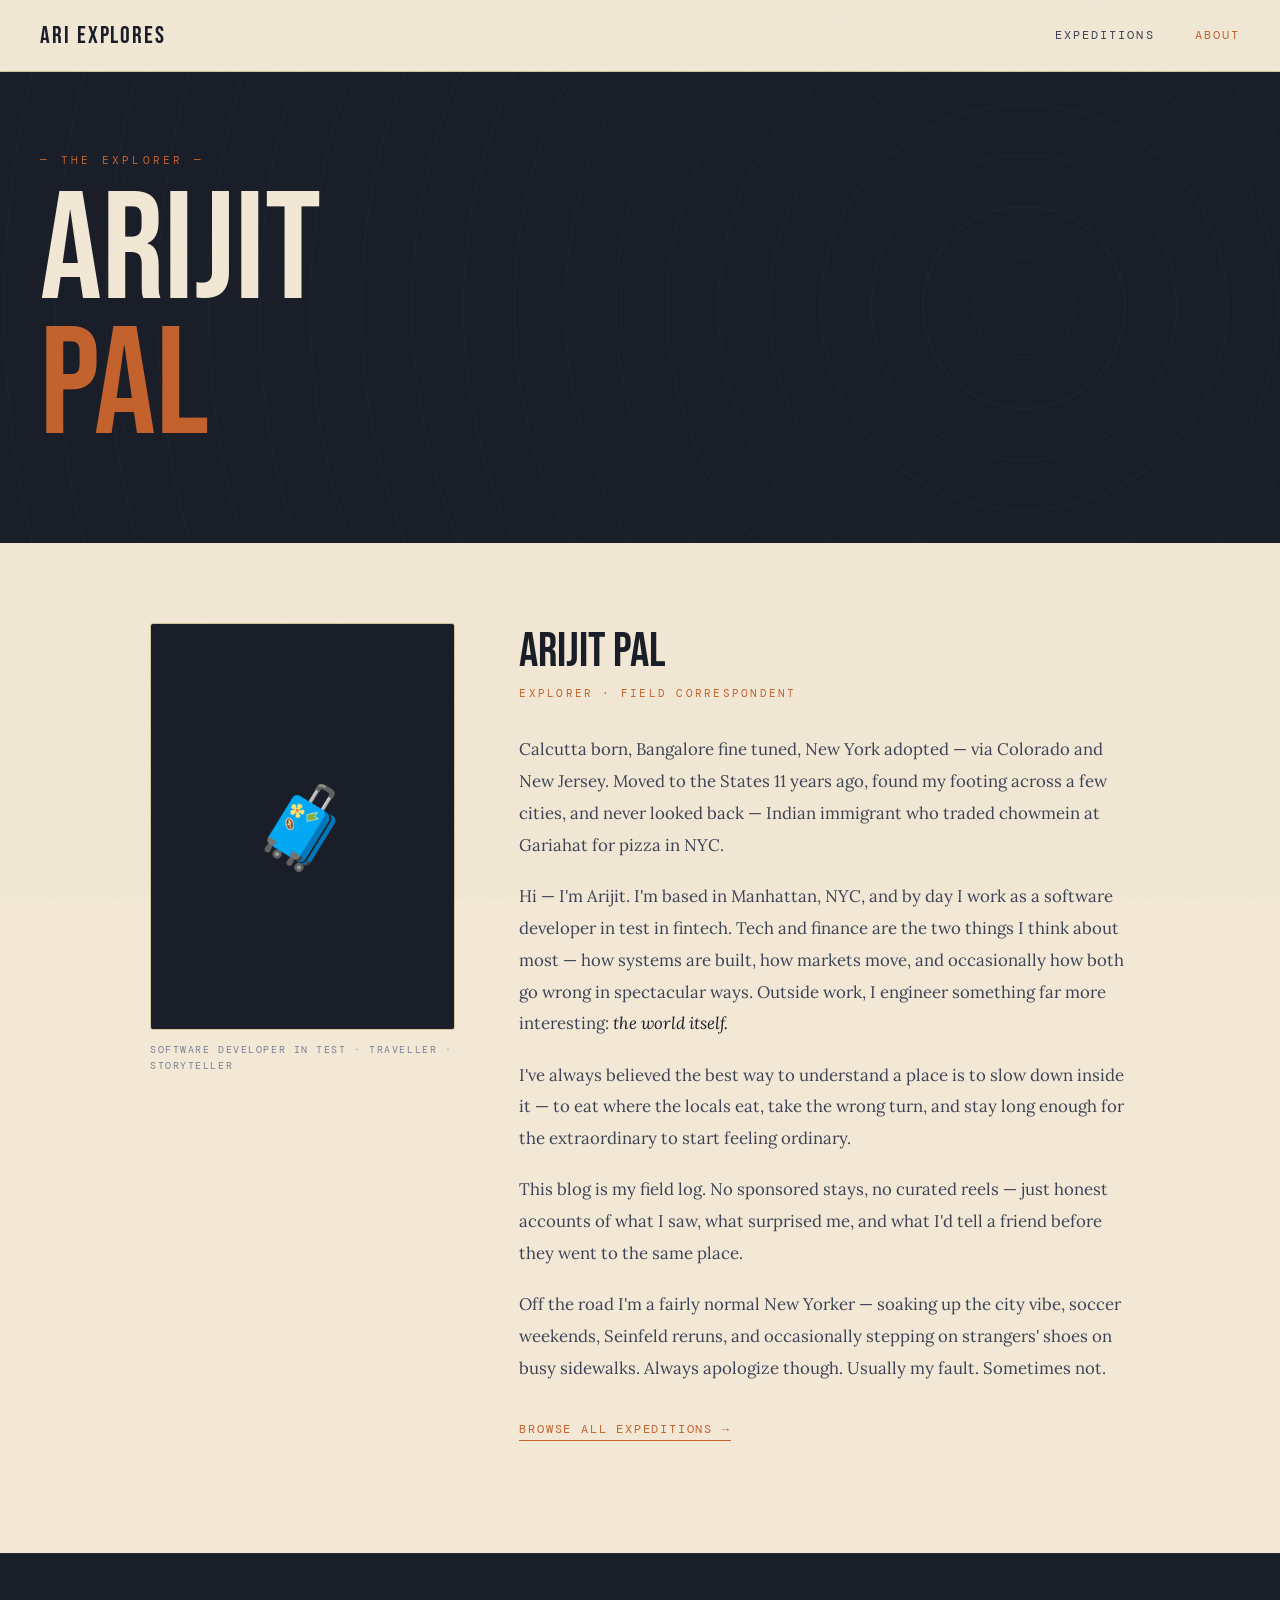
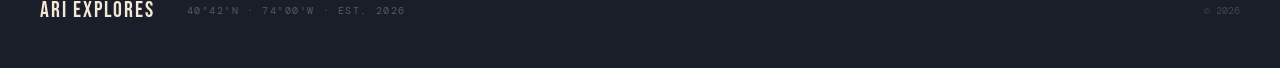
==== commit d33d6293: "Add tawk.to live chat, giscus comments placeholder, remove dead social links - Embed real tawk.to wi" ====
--- a/about.html
+++ b/about.html
@@ -105,14 +105,6 @@
   <footer class="site-footer">
     <div class="footer-inner">
       <span class="footer-brand">ARI EXPLORES</span>
-      <div class="footer-social">
-        <a href="#" class="social-link" aria-label="Instagram" target="_blank" rel="noopener">
-          <svg width="16" height="16" viewBox="0 0 24 24" fill="none" stroke="currentColor" stroke-width="1.5" stroke-linecap="round" stroke-linejoin="round" aria-hidden="true"><rect x="2" y="2" width="20" height="20" rx="5"/><circle cx="12" cy="12" r="4"/><circle cx="17.5" cy="6.5" r="1" fill="currentColor" stroke="none"/></svg>
-        </a>
-        <a href="#" class="social-link" aria-label="YouTube" target="_blank" rel="noopener">
-          <svg width="16" height="16" viewBox="0 0 24 24" fill="none" stroke="currentColor" stroke-width="1.5" stroke-linecap="round" stroke-linejoin="round" aria-hidden="true"><path d="M22.54 6.42a2.78 2.78 0 0 0-1.95-1.95C18.88 4 12 4 12 4s-6.88 0-8.59.45a2.78 2.78 0 0 0-1.95 1.95A29 29 0 0 0 1 12a29 29 0 0 0 .46 5.58A2.78 2.78 0 0 0 3.41 19.55C5.12 20 12 20 12 20s6.88 0 8.59-.45a2.78 2.78 0 0 0 1.95-1.95A29 29 0 0 0 23 12a29 29 0 0 0-.46-5.58z"/><polygon points="9.75 15.02 15.5 12 9.75 8.98 9.75 15.02" fill="currentColor" stroke="none"/></svg>
-        </a>
-      </div>
       <span class="footer-coords">40°42'N · 74°00'W · EST. 2026</span>
       <span class="footer-copy">© 2026</span>
     </div>
@@ -122,5 +114,18 @@
 
   <script src="https://cdn.jsdelivr.net/npm/bootstrap@5.3.3/dist/js/bootstrap.bundle.min.js"></script>
   <script src="js/main.js"></script>
+  <!--Start of Tawk.to Script-->
+  <script type="text/javascript">
+  var Tawk_API=Tawk_API||{}, Tawk_LoadStart=new Date();
+  (function(){
+  var s1=document.createElement("script"),s0=document.getElementsByTagName("script")[0];
+  s1.async=true;
+  s1.src='https://embed.tawk.to/6a14e31e5568261c36f5237b/1jpgpebgg';
+  s1.charset='UTF-8';
+  s1.setAttribute('crossorigin','*');
+  s0.parentNode.insertBefore(s1,s0);
+  })();
+  </script>
+  <!--End of Tawk.to Script-->
 </body>
 </html>
